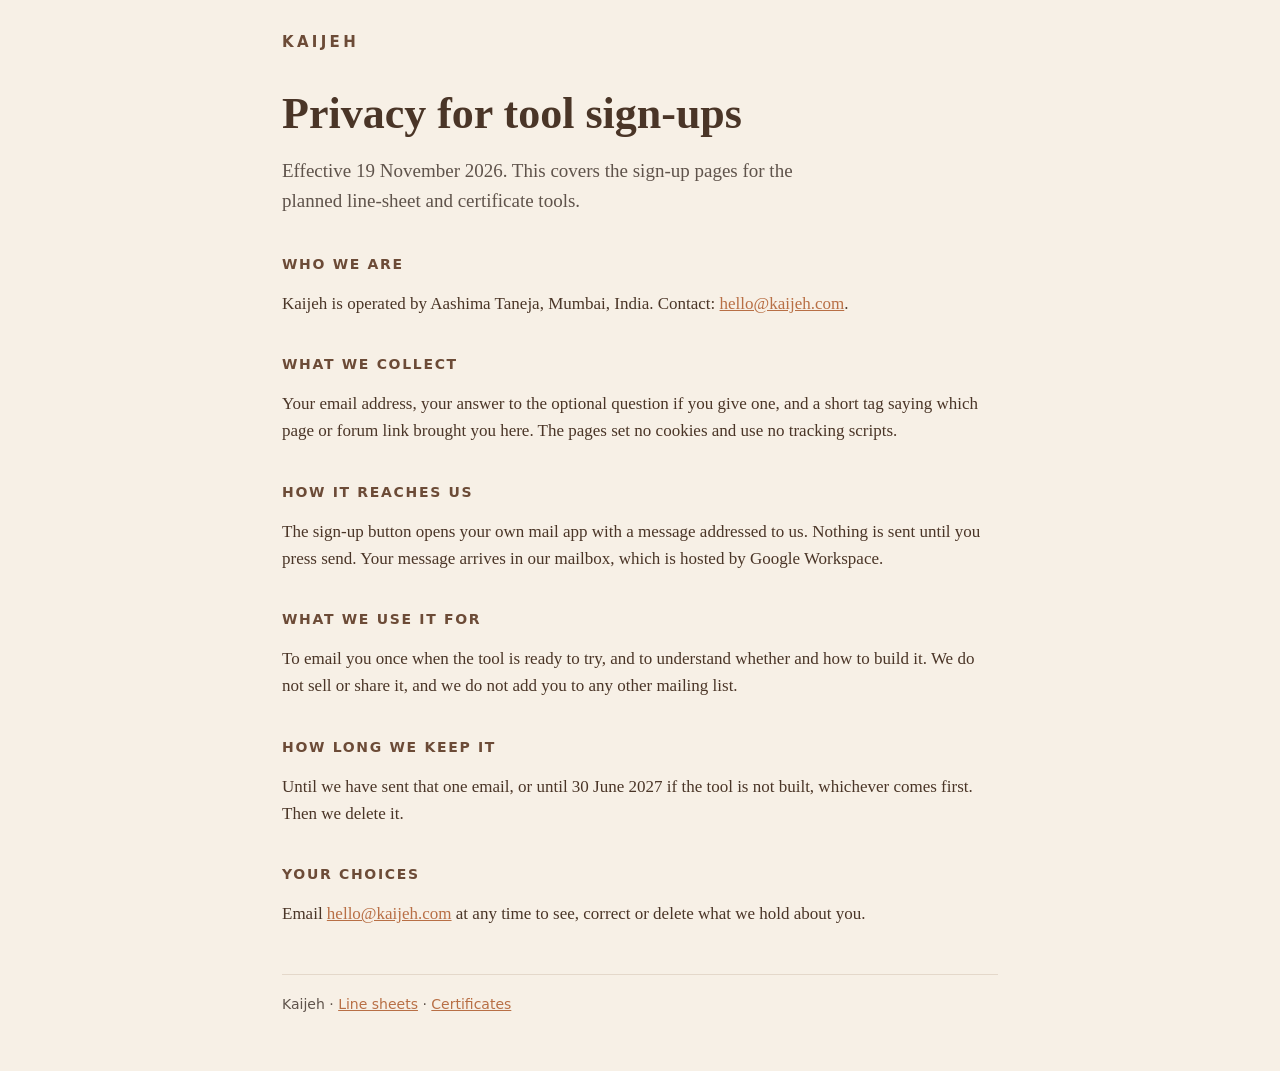
==== tools-privacy.html @ c63ec192 "Add sign-up pages for planned line-sheet and certificate tools Two coming-soon pages with an email s" ====
<!doctype html>
<html lang="en">
<head>
<meta charset="utf-8">
<meta name="viewport" content="width=device-width,initial-scale=1">
<title>Privacy – Kaijeh tool sign-ups</title>
<link rel="stylesheet" href="assets/tools.css">
</head>
<body>
<div class="wrap">
<a class="brand" href="https://kaijeh.etsy.com">KAIJEH</a>
<h1 style="margin-top:34px">Privacy for tool sign-ups</h1>
<p class="lead">Effective 19 November 2026. This covers the sign-up pages for the planned line-sheet and certificate tools.</p>
<h2>Who we are</h2>
<p>Kaijeh is operated by Aashima Taneja, Mumbai, India. Contact: <a href="mailto:hello@kaijeh.com">hello@kaijeh.com</a>.</p>
<h2>What we collect</h2>
<p>Your email address, your answer to the optional question if you give one, and a short tag saying which page or forum link brought you here. The pages set no cookies and use no tracking scripts.</p>
<h2>How it reaches us</h2>
<p>The sign-up button opens your own mail app with a message addressed to us. Nothing is sent until you press send. Your message arrives in our mailbox, which is hosted by Google Workspace.</p>
<h2>What we use it for</h2>
<p>To email you once when the tool is ready to try, and to understand whether and how to build it. We do not sell or share it, and we do not add you to any other mailing list.</p>
<h2>How long we keep it</h2>
<p>Until we have sent that one email, or until 30 June 2027 if the tool is not built, whichever comes first. Then we delete it.</p>
<h2>Your choices</h2>
<p>Email <a href="mailto:hello@kaijeh.com">hello@kaijeh.com</a> at any time to see, correct or delete what we hold about you.</p>
<footer>Kaijeh · <a href="line-sheets/">Line sheets</a> · <a href="certificates/">Certificates</a></footer>
</div>
</body>
</html>
---- assets/tools.css ----
:root{--ink:#4A3527;--brown:#6C4B37;--terra:#B86F45;--bg:#F7F0E6;--card:#FFFDF9;--muted:#5F534B;--line:#E4D8CA;--soft:#F1E6D9}
*{box-sizing:border-box}
body{margin:0;background:var(--bg);color:var(--ink);font:17px/1.6 Georgia,"Times New Roman",serif}
a{color:var(--terra)}
.wrap{max-width:760px;margin:0 auto;padding:28px 22px 56px}
.brand{font:600 15px/1 system-ui,-apple-system,"Segoe UI",sans-serif;letter-spacing:.22em;color:var(--brown);text-decoration:none}
.status{display:inline-block;margin:34px 0 14px;padding:5px 12px;border:1px solid var(--line);border-radius:999px;background:var(--soft);font:13px/1.4 system-ui,-apple-system,"Segoe UI",sans-serif;color:var(--muted)}
h1{font-size:clamp(30px,6vw,44px);line-height:1.15;margin:0 0 16px;text-wrap:balance}
.lead{font-size:19px;color:var(--muted);margin:0 0 30px;max-width:60ch}
h2{font:600 14px/1.3 system-ui,-apple-system,"Segoe UI",sans-serif;letter-spacing:.12em;text-transform:uppercase;color:var(--brown);margin:38px 0 12px}
ul.plan{list-style:none;margin:0;padding:0;border-top:1px solid var(--line)}
ul.plan li{padding:14px 0;border-bottom:1px solid var(--line)}
ul.plan b{display:block;font-family:system-ui,-apple-system,"Segoe UI",sans-serif;font-size:16px}
.card{background:var(--card);border:1px solid var(--line);border-radius:14px;padding:24px;margin-top:38px}
.card h2{margin-top:0}
label{display:block;font:600 14px/1.4 system-ui,-apple-system,"Segoe UI",sans-serif;margin:16px 0 6px}
label span{font-weight:400;color:var(--muted)}
input[type=email],textarea{width:100%;padding:12px 14px;border:1px solid #CDBFAE;border-radius:9px;background:#fff;font:16px/1.4 system-ui,-apple-system,"Segoe UI",sans-serif;color:var(--ink)}
input:focus,textarea:focus{outline:2px solid var(--terra);outline-offset:1px}
textarea{min-height:92px;resize:vertical}
button{margin-top:18px;padding:13px 22px;border:0;border-radius:9px;background:var(--terra);color:#fff;font:600 16px/1 system-ui,-apple-system,"Segoe UI",sans-serif;cursor:pointer}
button:hover{background:#A35F38}
.note{font:14px/1.5 system-ui,-apple-system,"Segoe UI",sans-serif;color:var(--muted);margin:14px 0 0}
.msg{margin-top:16px;padding:12px 14px;border-radius:9px;background:var(--soft);font:15px/1.5 system-ui,-apple-system,"Segoe UI",sans-serif}
.hp{position:absolute;left:-9999px}
footer{margin-top:46px;padding-top:18px;border-top:1px solid var(--line);font:14px/1.6 system-ui,-apple-system,"Segoe UI",sans-serif;color:var(--muted)}
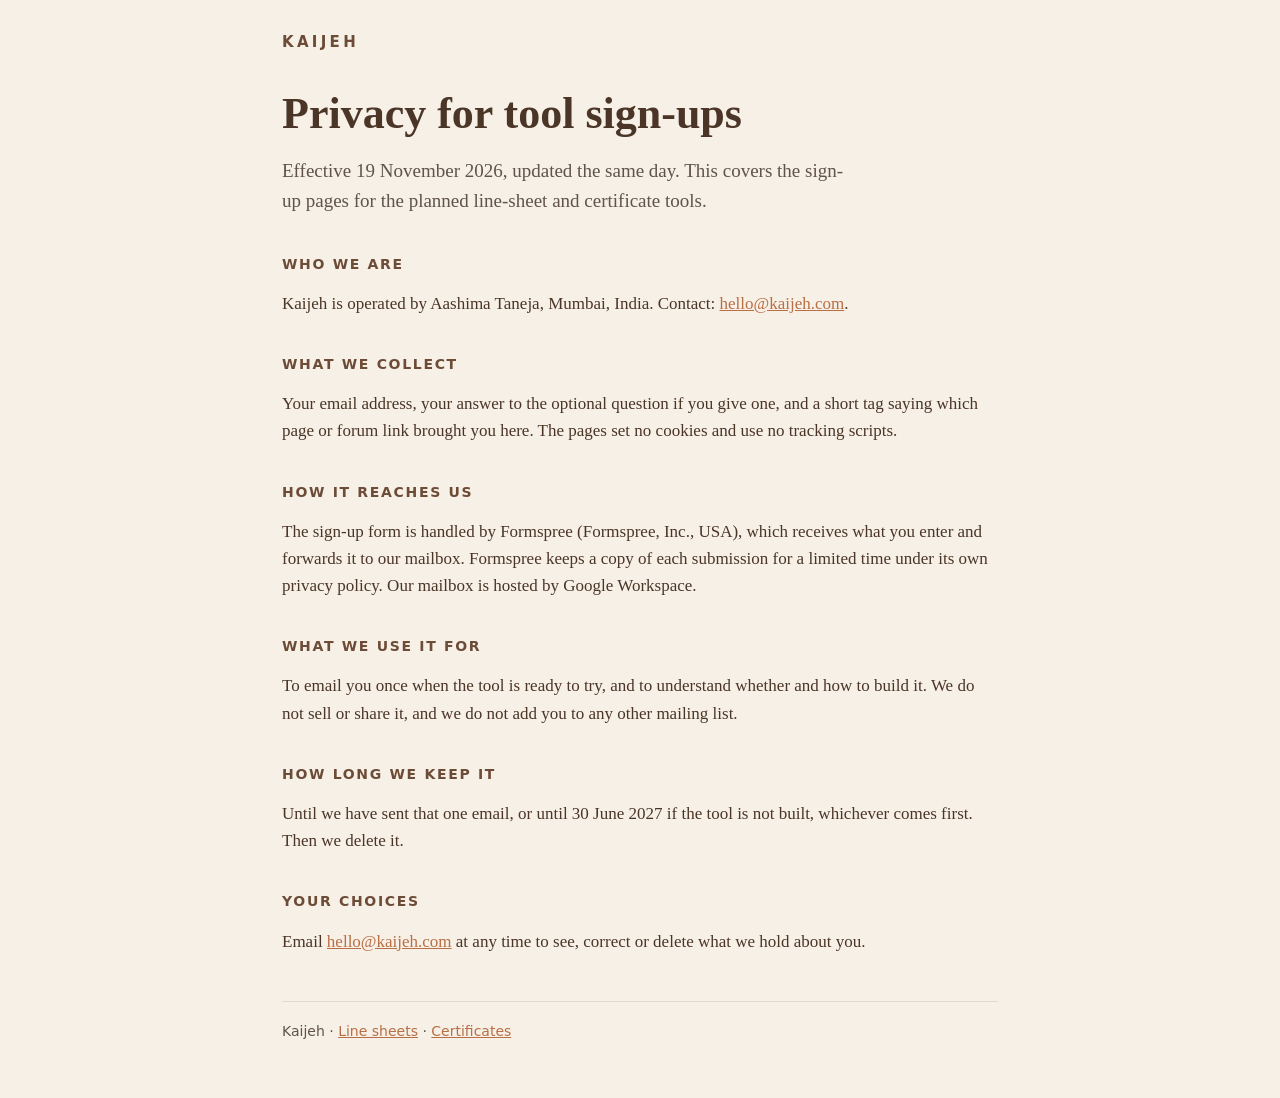
==== commit 8c033394: "Switch sign-ups to the Formspree forwarding form Set the two form endpoints and name Formspree on th" ====
--- a/tools-privacy.html
+++ b/tools-privacy.html
@@ -10,13 +10,13 @@
 <div class="wrap">
 <a class="brand" href="https://kaijeh.etsy.com">KAIJEH</a>
 <h1 style="margin-top:34px">Privacy for tool sign-ups</h1>
-<p class="lead">Effective 19 November 2026. This covers the sign-up pages for the planned line-sheet and certificate tools.</p>
+<p class="lead">Effective 19 November 2026, updated the same day. This covers the sign-up pages for the planned line-sheet and certificate tools.</p>
 <h2>Who we are</h2>
 <p>Kaijeh is operated by Aashima Taneja, Mumbai, India. Contact: <a href="mailto:hello@kaijeh.com">hello@kaijeh.com</a>.</p>
 <h2>What we collect</h2>
 <p>Your email address, your answer to the optional question if you give one, and a short tag saying which page or forum link brought you here. The pages set no cookies and use no tracking scripts.</p>
 <h2>How it reaches us</h2>
-<p>The sign-up button opens your own mail app with a message addressed to us. Nothing is sent until you press send. Your message arrives in our mailbox, which is hosted by Google Workspace.</p>
+<p>The sign-up form is handled by Formspree (Formspree, Inc., USA), which receives what you enter and forwards it to our mailbox. Formspree keeps a copy of each submission for a limited time under its own privacy policy. Our mailbox is hosted by Google Workspace.</p>
 <h2>What we use it for</h2>
 <p>To email you once when the tool is ready to try, and to understand whether and how to build it. We do not sell or share it, and we do not add you to any other mailing list.</p>
 <h2>How long we keep it</h2>
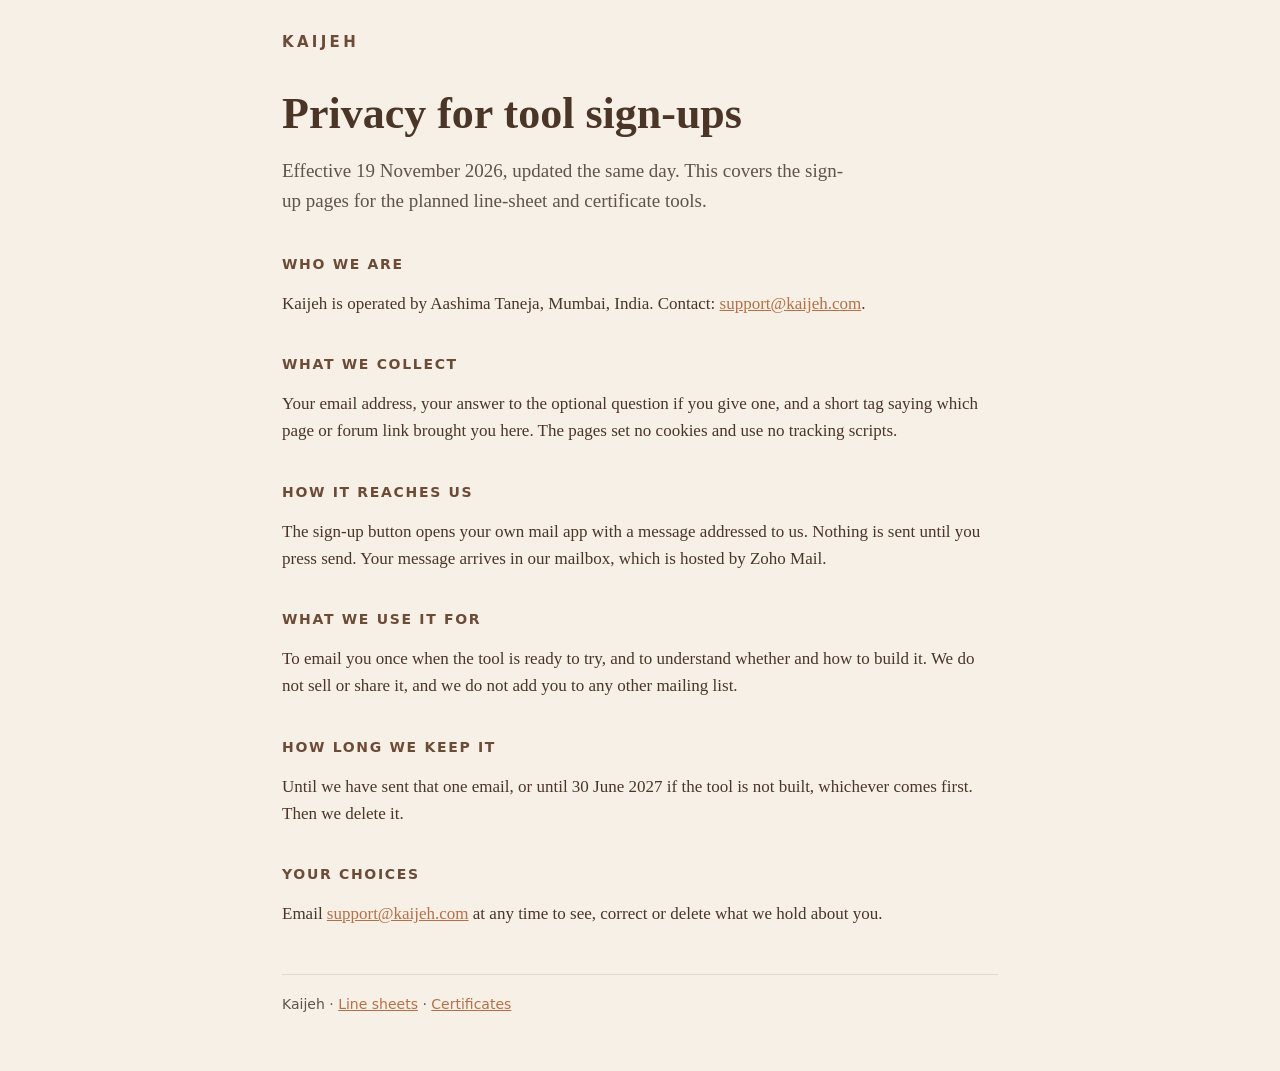
==== commit a77f088d: "Point sign-ups and contact at support@kaijeh.com The Formspree forms were deleted and hello@kaijeh.c" ====
--- a/tools-privacy.html
+++ b/tools-privacy.html
@@ -12,17 +12,17 @@
 <h1 style="margin-top:34px">Privacy for tool sign-ups</h1>
 <p class="lead">Effective 19 November 2026, updated the same day. This covers the sign-up pages for the planned line-sheet and certificate tools.</p>
 <h2>Who we are</h2>
-<p>Kaijeh is operated by Aashima Taneja, Mumbai, India. Contact: <a href="mailto:hello@kaijeh.com">hello@kaijeh.com</a>.</p>
+<p>Kaijeh is operated by Aashima Taneja, Mumbai, India. Contact: <a href="mailto:support@kaijeh.com">support@kaijeh.com</a>.</p>
 <h2>What we collect</h2>
 <p>Your email address, your answer to the optional question if you give one, and a short tag saying which page or forum link brought you here. The pages set no cookies and use no tracking scripts.</p>
 <h2>How it reaches us</h2>
-<p>The sign-up form is handled by Formspree (Formspree, Inc., USA), which receives what you enter and forwards it to our mailbox. Formspree keeps a copy of each submission for a limited time under its own privacy policy. Our mailbox is hosted by Google Workspace.</p>
+<p>The sign-up button opens your own mail app with a message addressed to us. Nothing is sent until you press send. Your message arrives in our mailbox, which is hosted by Zoho Mail.</p>
 <h2>What we use it for</h2>
 <p>To email you once when the tool is ready to try, and to understand whether and how to build it. We do not sell or share it, and we do not add you to any other mailing list.</p>
 <h2>How long we keep it</h2>
 <p>Until we have sent that one email, or until 30 June 2027 if the tool is not built, whichever comes first. Then we delete it.</p>
 <h2>Your choices</h2>
-<p>Email <a href="mailto:hello@kaijeh.com">hello@kaijeh.com</a> at any time to see, correct or delete what we hold about you.</p>
+<p>Email <a href="mailto:support@kaijeh.com">support@kaijeh.com</a> at any time to see, correct or delete what we hold about you.</p>
 <footer>Kaijeh · <a href="line-sheets/">Line sheets</a> · <a href="certificates/">Certificates</a></footer>
 </div>
 </body>
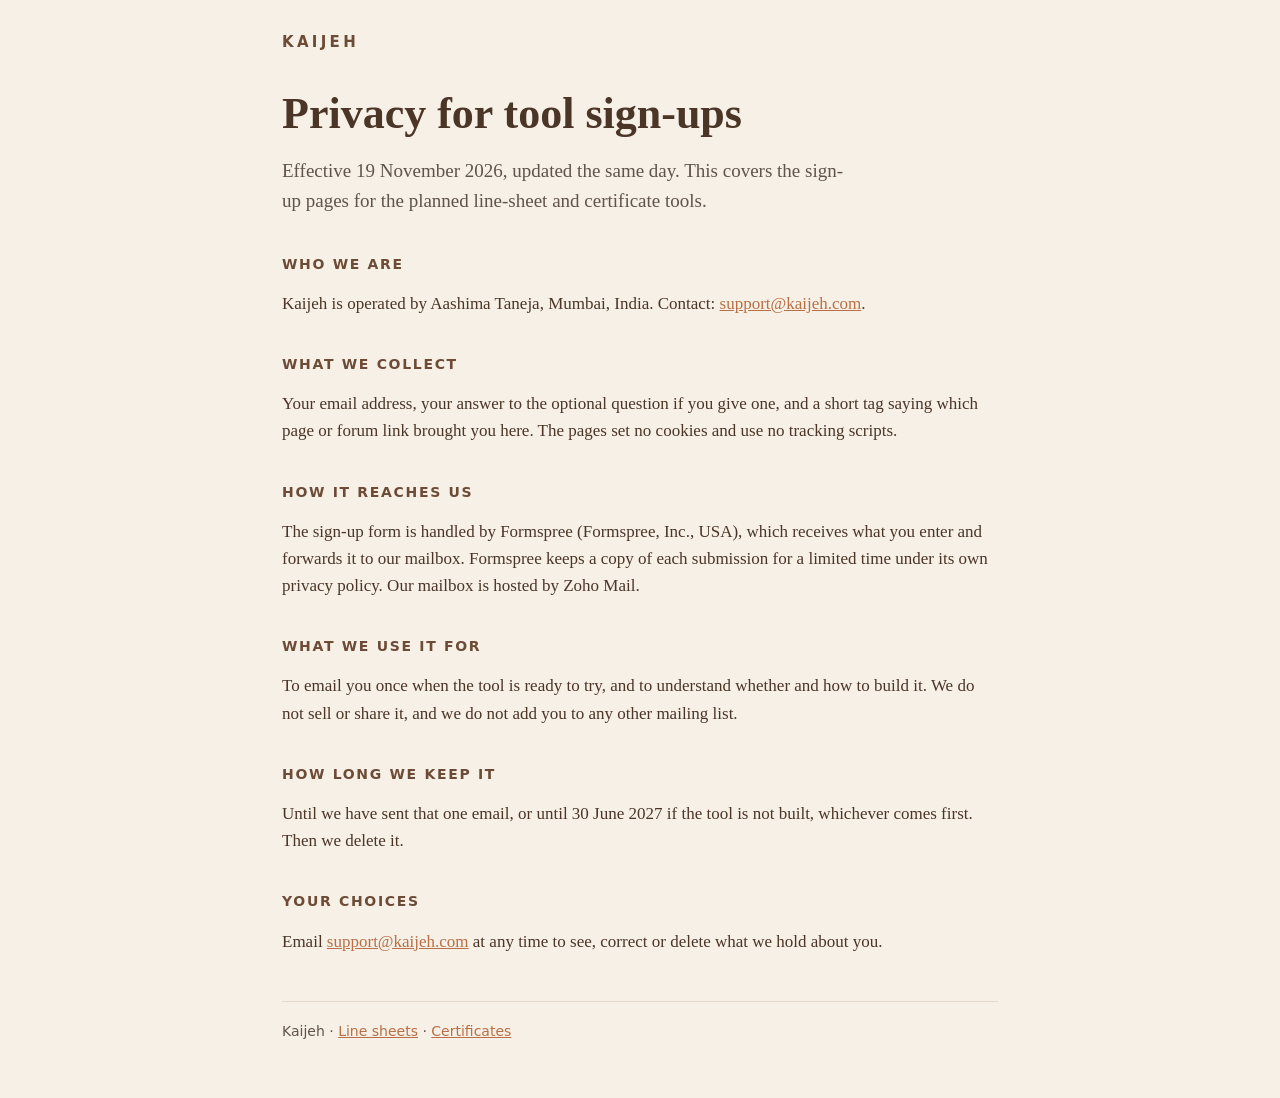
==== commit 37988c80: "Switch sign-ups to the new Formspree forms Co-Authored-By: Claude Fable 5.2 <noreply@anthropic.com> " ====
--- a/tools-privacy.html
+++ b/tools-privacy.html
@@ -16,7 +16,7 @@
 <h2>What we collect</h2>
 <p>Your email address, your answer to the optional question if you give one, and a short tag saying which page or forum link brought you here. The pages set no cookies and use no tracking scripts.</p>
 <h2>How it reaches us</h2>
-<p>The sign-up button opens your own mail app with a message addressed to us. Nothing is sent until you press send. Your message arrives in our mailbox, which is hosted by Zoho Mail.</p>
+<p>The sign-up form is handled by Formspree (Formspree, Inc., USA), which receives what you enter and forwards it to our mailbox. Formspree keeps a copy of each submission for a limited time under its own privacy policy. Our mailbox is hosted by Zoho Mail.</p>
 <h2>What we use it for</h2>
 <p>To email you once when the tool is ready to try, and to understand whether and how to build it. We do not sell or share it, and we do not add you to any other mailing list.</p>
 <h2>How long we keep it</h2>
